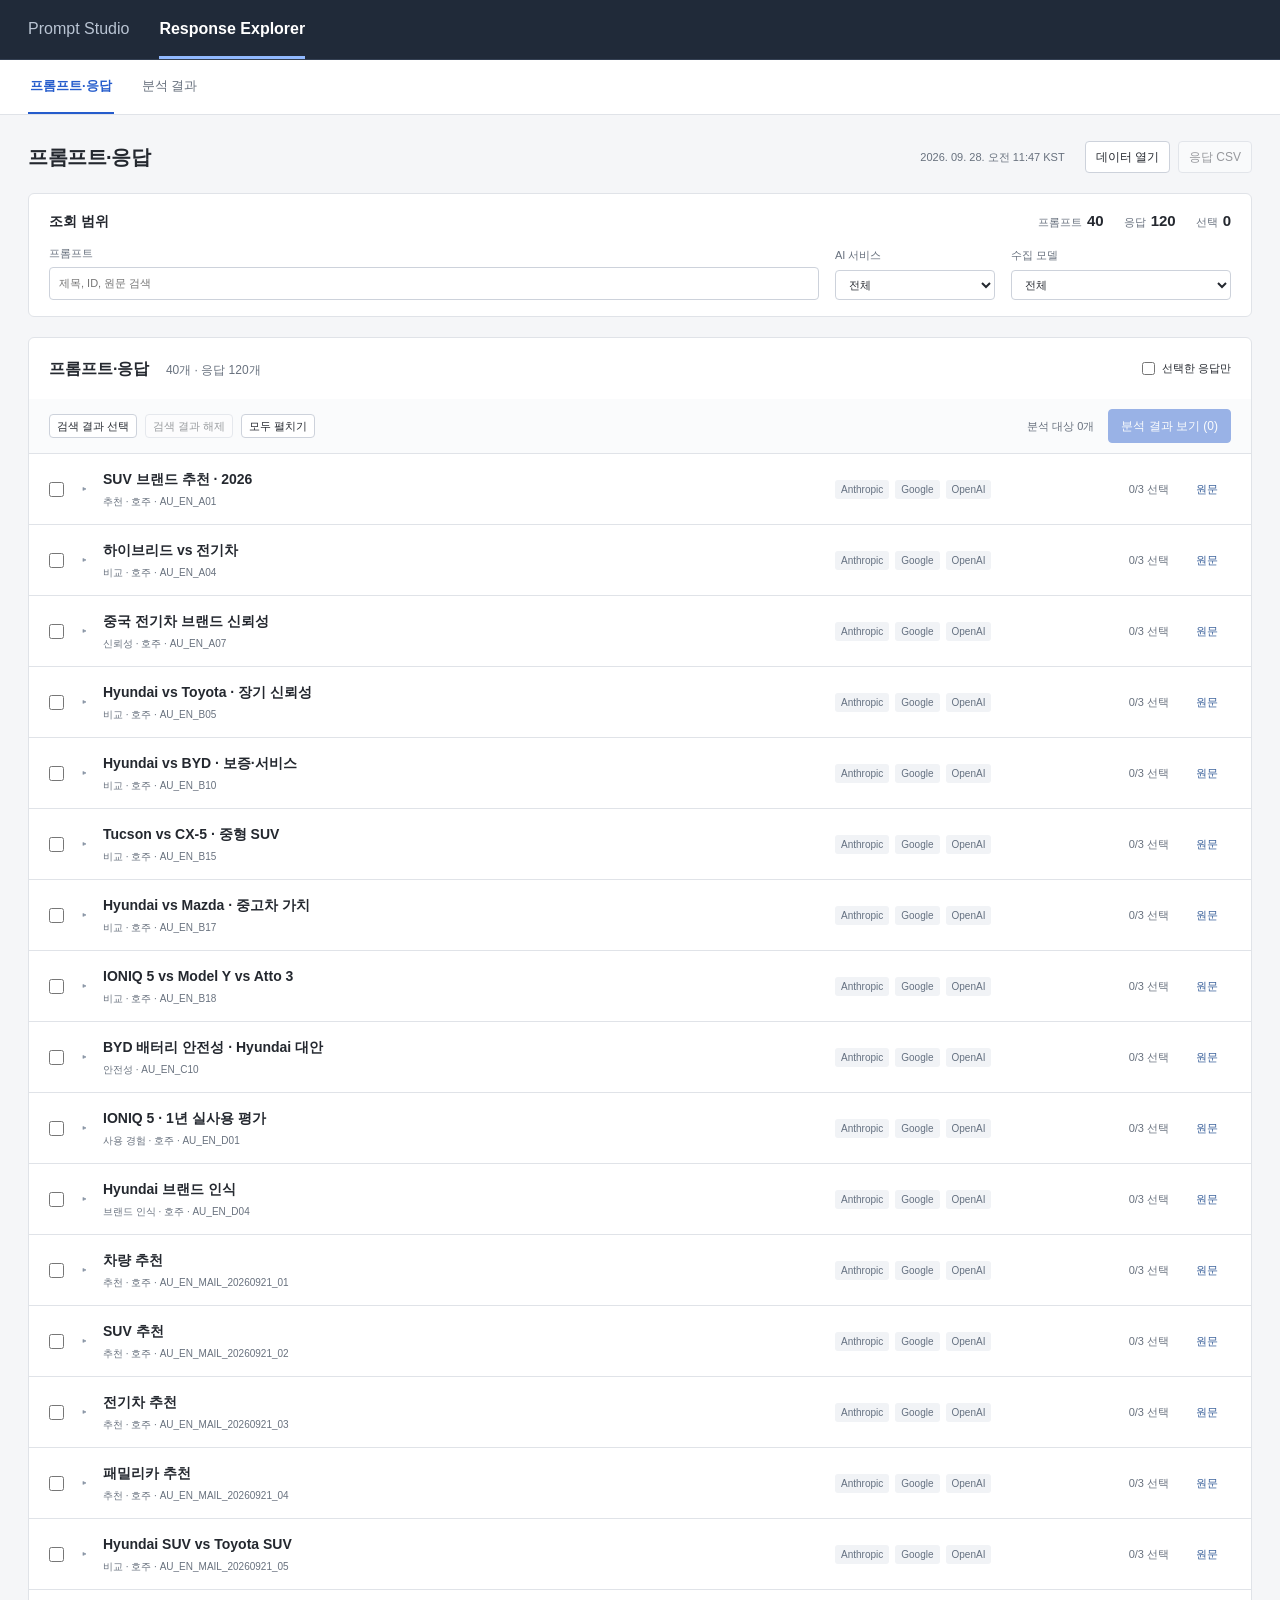
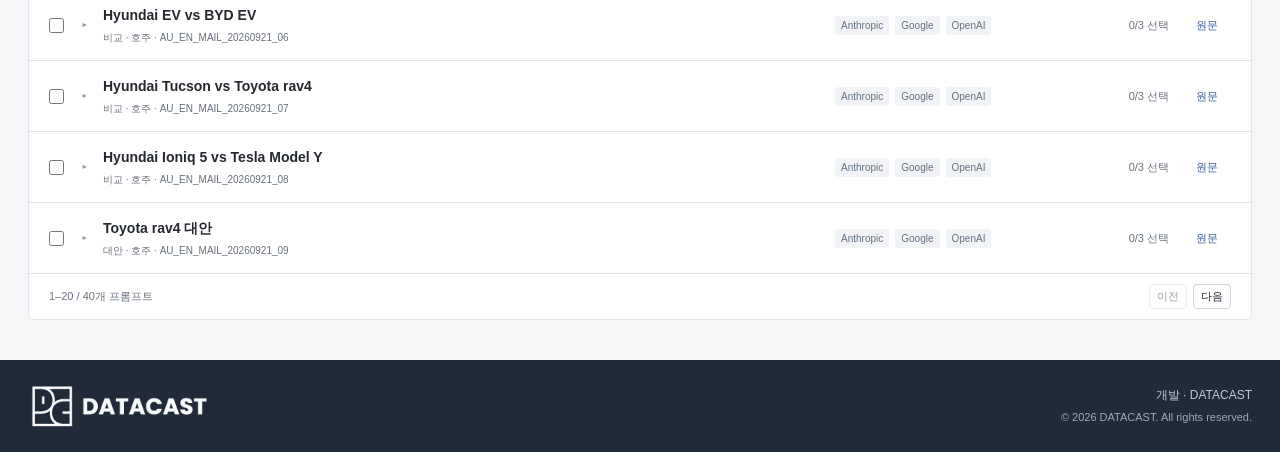
==== responses/index.html @ aeefd70d "Unify response browsing with titles and explicit analysis selection" ====
<!doctype html>
<html lang="ko"><head><meta charset="utf-8"><meta name="viewport" content="width=device-width,initial-scale=1"><title>Response Explorer · DATACAST</title><link rel="stylesheet" href="styles.css?v=54b8c444da41"><script type="module" src="app.mjs?v=cdc815f25e20"></script></head>
<body>
<a class="skip-link" href="#main-content">본문으로 이동</a><header class="suite-header"><nav class="service-nav" aria-label="서비스"><a href="https://baejin.github.io/geo-prompt-studio/">Prompt Studio</a><a href="https://baejin.github.io/geo-prompt-studio/responses/" aria-current="page">Response Explorer</a></nav></header>
<div class="service-toolbar"><nav class="explorer-nav" aria-label="Response Explorer 메뉴"><a href="#view=responses" data-view="responses" aria-current="page">프롬프트·응답</a><a href="#view=analysis" data-view="analysis">분석 결과</a></nav></div>

<main id="main-content" tabindex="-1">
  <section id="loading" role="status">데이터를 불러오는 중입니다.</section>
  <section id="empty" hidden><h1>응답 결과</h1><p id="load-message">BigQuery에서 내보낸 대시보드 데이터 파일을 여세요.</p><button id="open-data" class="primary">데이터 파일 열기</button></section>
  <section id="dashboard" hidden>
    <div class="page-heading"><h1 id="page-title">프롬프트·응답</h1><div class="page-tools"><span id="snapshot" class="muted"></span><div class="service-actions"><button id="import">데이터 열기</button><input id="data-file" type="file" accept=".json,application/json" hidden><button id="export" disabled>응답 CSV</button></div></div></div>
    <section class="scope-panel" aria-label="조회 범위">
      <div class="scope-heading"><h2>조회 범위</h2><div class="counts" id="counts"></div></div>
      <div class="filters"><label class="query-field">프롬프트<input id="prompt-search" type="search" placeholder="제목, ID, 원문 검색" aria-label="프롬프트 검색"></label><label>AI 서비스<select id="provider"><option value="all">전체</option></select></label><label>수집 모델<select id="collection-model"><option value="all">전체</option></select></label><label>분석 기준<select id="version"><option value="latest">고객사 DB 공식 결과</option></select></label></div>
    </section>
    <section id="browse-view" class="response-browser" aria-label="프롬프트·응답 목록">
      <div class="browse-toolbar"><div><h2>프롬프트·응답 <span id="browse-count" class="muted"></span></h2></div><label class="check"><input id="selected-only" type="checkbox">선택한 응답만</label></div>
      <div class="selection-toolbar"><button id="select-visible" class="small">검색 결과 선택</button><button id="deselect-visible" class="small">검색 결과 해제</button><button id="expand-groups" class="small">모두 펼치기</button><span id="selected-summary" class="muted" role="status"></span><button id="show-analysis" class="primary" disabled>분석 결과 보기</button></div>
      <div id="selection-list" class="browse-list"></div>
      <div class="browse-pagination"><span id="browse-page" class="muted"></span><div><button id="browse-previous" class="small">이전</button><button id="browse-next" class="small">다음</button></div></div>
    </section>
    <section id="analysis-selection" class="analysis-selection" hidden><span id="analysis-selection-count"></span><button id="change-selection">선택 변경</button></section>
    <section id="analysis-empty" class="analysis-empty" hidden><h2>분석할 응답을 선택하세요.</h2><button id="choose-responses" class="primary">프롬프트·응답 목록</button></section>
    <section id="overview-view" class="overview" aria-labelledby="overview-title">
      <div class="overview-heading"><h2 id="overview-title" tabindex="-1">집계 결과</h2><div class="target-controls"><label>브랜드<select id="target-brand"></select></label><label>모델<select id="target-model"><option value="all">브랜드 전체</option></select></label></div></div>
      <p id="population-note" class="population-note muted" role="status"></p>

      <div class="overview-grid"><div><div id="funnel" class="funnel" aria-label="전체 응답 대비 비율"></div></div><div class="provider-summary"><h3>AI 서비스별 비교</h3><div class="table-scroll"><table class="summary-table"><thead><tr><th>서비스</th><th>응답</th><th>노출</th><th>긍정</th><th>추천</th><th>최우선</th></tr></thead><tbody id="provider-summary"></tbody></table></div></div></div>

    </section>
    <section id="details-view" aria-labelledby="detail-title">
    <div class="detail-heading" id="response-details" tabindex="-1"><h2 id="detail-title">모델별 분석</h2><span id="drill-note" class="muted"></span><button id="clear-drill" class="small" hidden>전체 응답 보기</button></div>
    <div class="workspace">
      <aside class="prompt-panel" aria-label="프롬프트 목록"><div class="list-toolbar"><h3>프롬프트</h3><span id="prompt-count" class="muted"></span></div><div id="prompt-list" class="prompt-list"></div></aside>
      <section id="detail" class="detail" aria-label="프롬프트 상세">
        <div class="prompt-heading"><div><code id="prompt-id"></code><h2 id="prompt-text"></h2></div><button id="open-current-source" class="small">원문 보기</button></div>
        <div id="response-tabs" class="response-tabs" aria-label="응답 모델"></div>
        <div id="response-meta" class="response-meta"></div>
        <div class="detail-grid">
          <section class="panel analysis-panel" aria-label="분석 결과"><div class="panel-heading"><h3>분석 결과</h3><button id="analysis-export" class="small" disabled>JSON</button></div>
            <div class="analysis-picker"><label for="analysis-picker">저장 이력</label><select id="analysis-picker"></select></div><div id="analysis-meta" class="analysis-meta"></div>
            <div id="no-analysis" class="blank" hidden>선택한 기준의 저장 결과가 없습니다.</div>
            <div id="analysis-content"><div class="entity-tools"><input id="entity-search" type="search" aria-label="브랜드·모델 검색" placeholder="브랜드·모델 검색"><label class="check"><input id="recommended" type="checkbox">추천만</label><label id="top-only-wrap" class="check" hidden><input id="top-only" type="checkbox">최우선만</label></div><div class="entity-order"><label for="entity-sort">모델 정렬</label><select id="entity-sort"><option value="default" selected>기본: 최우선 → 추천 → 브랜드명</option><option value="top">최우선 추천순</option><option value="recommended">추천순</option><option value="brand">브랜드명순</option><option value="model-asc">모델명 오름차순</option><option value="model-desc">모델명 내림차순</option><option value="original">원래 순서</option></select></div><div id="entity-summary" class="muted entity-summary"></div><div class="entity-scroll"><table class="entity-table"><thead><tr><th>브랜드 · 모델</th><th>추천</th><th id="priority-heading">최우선 여부</th><th title="긍정 ÷ (긍정 + 부정) × 100% · 중립 제외">긍부정 점수</th><th>KBF</th></tr></thead><tbody id="entities"></tbody></table></div>
              <section id="entity-detail" class="entity-detail" aria-label="개체 분석 상세"><h4 id="entity-title"></h4><div id="recommendation"></div><div id="sentiment-score" class="muted" title="긍정 ÷ (긍정 + 부정) × 100% · 모델의 전체 KBF 평가 기준"></div><div id="entity-identity"></div><div class="assessment-filters"><select id="category" aria-label="KBF 분류"><option value="all">모든 KBF</option></select><select id="sentiment" aria-label="감성"><option value="all">모든 감성</option><option value="POSITIVE">긍정</option><option value="NEUTRAL">중립</option><option value="NEGATIVE">부정</option></select></div><div id="assessments"></div></section>
            </div>
          </section>
        </div>
      </section><div id="no-prompt" class="blank" hidden>검색 결과가 없습니다.</div>
    </div>
    </section>
  </section>
</main>
<dialog id="source-dialog" class="source-drawer" aria-labelledby="source-title"><div class="drawer-heading"><div><span id="source-kind" class="muted"></span><h2 id="source-title"></h2></div><button id="close-source" aria-label="원문 닫기">×</button></div><div class="drawer-content"><section class="raw-prompt"><h3>프롬프트 원문</h3><p id="raw-prompt-text"></p><code id="raw-prompt-id"></code></section><section id="raw-response" aria-label="응답 원문"><div class="panel-heading"><h3>응답 원문</h3><button id="clear-evidence" class="small" hidden>강조 해제</button></div><div id="raw-response-meta" class="muted"></div><div id="source-text" class="source-text" tabindex="0"></div><details id="reasoning-wrap" class="reasoning" hidden><summary>추론 요약</summary><div id="reasoning-text"></div></details><details class="raw-identity"><summary>응답 ID</summary><code id="raw-response-id"></code></details></section></div></dialog>
<footer class="site-footer"><div class="footer-inner"><img src="datacast-logo.png" width="186" height="48" alt="DATACAST"><div class="footer-info"><span>개발 · DATACAST</span><small>© 2026 DATACAST. All rights reserved.</small></div></div></footer><div id="toast" class="toast" role="status" hidden></div>
</body></html>
---- responses/styles.css ----
:root{--ink:#24282f;--muted:#68717e;--line:#e0e3e8;--surface:#f6f7f9;--accent:#255ccc;font-family:"Segoe UI","Malgun Gothic",sans-serif;color:var(--ink);font-size:13px;color-scheme:light}*{box-sizing:border-box}body{margin:0;background:white;line-height:1.5}[hidden]{display:none!important}button,input,select{font:inherit}button,a{touch-action:manipulation}button{cursor:pointer;border:1px solid #cdd2db;border-radius:4px;padding:6px 10px;background:#fff;color:var(--ink)}button:hover:not(:disabled){background:#f0f3f8}button:disabled{opacity:.45;cursor:default}a{color:var(--accent);text-decoration:none}a:hover{text-decoration:underline}button:focus-visible,a:focus-visible,input:focus-visible,select:focus-visible,summary:focus-visible,[tabindex]:focus-visible{outline:2px solid var(--accent);outline-offset:2px}input:not([type=checkbox]),select{border:1px solid #cdd2db;border-radius:4px;padding:7px 9px;background:#fff;color:var(--ink);min-width:0}input[type=checkbox]{accent-color:var(--accent)}h1,h2,h3,h4,p{margin:0}h1{font-size:18px}h2{font-size:15px;font-weight:600;line-height:1.6}h3{font-size:13px;font-weight:600}h4{font-size:13px}.muted{color:var(--muted);font-size:11px}.primary{background:var(--accent);color:white;border-color:var(--accent)}.small{font-size:11px;padding:3px 7px}.topbar{height:56px;border-bottom:1px solid var(--line);display:flex;align-items:center;justify-content:space-between;gap:14px;padding:0 24px}.brand{font-size:15px;font-weight:650;color:var(--ink);display:flex;gap:14px;align-items:center}.brand span{font-size:10px;letter-spacing:.8px;font-weight:400;color:var(--muted)}.top-actions{display:flex;align-items:center;gap:9px;font-size:12px}.top-actions a{margin-right:8px;color:var(--muted)}main{padding:20px 24px;max-width:1920px;margin:auto}.page-heading{display:flex;align-items:center;justify-content:space-between;gap:16px;margin-bottom:15px}.filters{display:flex;align-items:center;gap:20px;padding-bottom:13px;border-bottom:1px solid var(--line)}.counts{display:flex;align-items:center;gap:20px;margin-right:auto;white-space:nowrap}.counts span{color:var(--muted);font-size:12px}.counts strong{font-size:17px;font-weight:600;color:var(--ink);margin-left:5px;font-variant-numeric:tabular-nums}.filters label{display:flex;align-items:center;gap:8px;font-size:12px;color:var(--muted)}#version{max-width:340px;width:280px}#provider{width:120px}.scope-note{font-size:11px;color:var(--muted);padding:8px 0 13px}.workspace{display:grid;grid-template-columns:260px minmax(0,1fr);gap:20px}.prompt-panel{border:1px solid var(--line);border-radius:4px;align-self:start;overflow:hidden}.list-toolbar{padding:12px;border-bottom:1px solid var(--line);background:var(--surface)}.list-toolbar input{width:100%;font-size:12px}.list-toolbar>span{display:block;margin-top:7px}.prompt-list{max-height:calc(100dvh - 320px);overflow:auto;min-height:200px;scrollbar-width:thin}.prompt-item{width:100%;display:block;border:0;border-bottom:1px solid #edf0f3;border-radius:0;text-align:left;padding:12px;border-left:3px solid transparent}.prompt-item.active{border-left-color:var(--accent);background:#edf3ff}.prompt-item code{font-size:10px;color:#536781;overflow-wrap:anywhere}.prompt-item span{display:-webkit-box;-webkit-line-clamp:2;-webkit-box-orient:vertical;overflow:hidden;font-size:12px;line-height:1.55;margin:5px 0}.prompt-item small{color:var(--muted);font-size:10px}.detail{min-width:0}.prompt-heading{margin-bottom:13px}.prompt-heading code{display:block;font-size:11px;color:var(--accent);margin-bottom:6px;overflow-wrap:anywhere}.response-tabs{display:flex;border-bottom:1px solid var(--line);gap:8px;overflow-x:auto}.response-tabs button{border:0;border-bottom:2px solid transparent;border-radius:0;padding:8px 12px;white-space:nowrap;text-align:left}.response-tabs button.active{border-bottom-color:var(--accent);background:#f2f6ff}.response-tabs strong{display:block;font-size:12px;font-weight:600}.response-tabs small{display:block;font-size:10px;color:var(--muted);margin-top:2px}.response-meta{font-size:10px;color:var(--muted);padding:9px 0;overflow-wrap:anywhere}.response-meta details{margin-top:3px}.response-meta summary{cursor:pointer}.detail-grid{display:grid;grid-template-columns:minmax(0,.95fr) minmax(0,1.05fr);gap:16px;align-items:start}.panel{border:1px solid var(--line);border-radius:4px;overflow:hidden;min-width:0}.panel-heading{display:flex;align-items:center;justify-content:space-between;padding:11px 14px;border-bottom:1px solid var(--line);min-height:45px;background:#fafbfc}.source-text{white-space:pre-wrap;overflow-wrap:anywhere;font-size:12px;line-height:1.85;padding:16px;max-height:calc(100dvh - 415px);min-height:270px;overflow:auto;scrollbar-width:thin}.source-text mark{background:#fff0a5;color:#312a13;scroll-margin-top:20px}.reasoning{border-top:1px solid var(--line);padding:10px 14px;font-size:11px;color:var(--muted)}.reasoning summary{cursor:pointer}.reasoning div{white-space:pre-wrap;max-height:220px;overflow:auto;margin-top:10px;line-height:1.7}.analysis-picker{padding:11px 12px 5px}.analysis-picker label{font-size:11px;color:var(--muted);display:block;margin-bottom:5px}.analysis-picker select{width:100%;font-size:11px}.analysis-meta{font-size:10px;color:var(--muted);padding:4px 12px 10px;overflow-wrap:anywhere;line-height:1.7}.analysis-meta details{margin-top:3px}.analysis-meta summary{cursor:pointer}.tag{display:inline-block;font-size:10px;border:1px solid #dce1e8;border-radius:3px;padding:0 5px;color:#637084}.tag.draft{background:#fff7e6;border-color:#e8d7b0;color:#94680d}.entity-tools{display:flex;align-items:center;gap:8px;padding:10px 12px 0;border-top:1px solid var(--line)}.entity-tools input[type=search]{width:100%;flex:1;font-size:11px}.check{display:flex;align-items:center;gap:4px;white-space:nowrap;font-size:11px}.entity-summary{padding:6px 12px}.entity-scroll{max-height:220px;overflow:auto;scrollbar-width:thin}.entity-table{width:100%;border-collapse:collapse;table-layout:fixed;font-size:11px}.entity-table th{position:sticky;top:0;background:var(--surface);font-weight:500;color:var(--muted);text-align:left;padding:7px 10px;border-block:1px solid var(--line)}.entity-table th:first-child{width:59%}.entity-table th:not(:first-child){text-align:right}.entity-table td{padding:7px 10px;border-bottom:1px solid #eceef1;vertical-align:top;text-align:right}.entity-table td:first-child{text-align:left}.entity-table tr.active{background:#edf3ff}.entity-name{border:0;padding:0;background:transparent;font-size:12px;text-align:left;white-space:normal;color:#2a4975}.entity-name span{display:block;font-size:10px;color:var(--muted)}.entity-name strong{font-weight:600;overflow-wrap:anywhere}.entity-detail{border-top:1px solid var(--line);padding:12px}#recommendation{font-size:11px;color:var(--muted);margin:5px 0 12px}#recommendation button{margin-top:5px}.assessment-filters{display:flex;gap:7px;margin:10px 0}.assessment-filters select{font-size:11px;min-width:0}#category{flex:1;width:65%}#sentiment{width:95px}#assessments{max-height:320px;overflow:auto;scrollbar-width:thin}.assessment{padding:10px 0;border-top:1px solid #eceef1}.assessment-head{display:flex;align-items:center;gap:8px;font-size:11px;margin-bottom:6px}.assessment p{font-size:12px;line-height:1.75;overflow-wrap:anywhere}.sentiment{font-size:10px;border-radius:3px;padding:1px 5px;background:#f0f2f5;color:#657080}.sentiment.positive{color:#276745;background:#edf7ef}.sentiment.negative{color:#a2473a;background:#fcf0ed}.assessment details{font-size:11px;color:var(--muted);margin-top:7px}.assessment summary{cursor:pointer}.assessment blockquote{margin:7px 0;white-space:pre-wrap;border-left:2px solid #d8dee7;padding-left:9px;overflow-wrap:anywhere}.blank{padding:26px 14px;text-align:center;font-size:12px;color:var(--muted)}#empty{max-width:600px;margin:70px auto}#empty p{margin:15px 0;color:var(--muted)}#loading{padding:60px;text-align:center;color:var(--muted)}.toast{position:fixed;bottom:20px;left:50%;transform:translateX(-50%);background:#2d3541;color:#fff;padding:10px 16px;border-radius:4px;max-width:90vw;font-size:12px;z-index:5}
@media(min-width:1600px){.workspace{grid-template-columns:300px minmax(0,1fr)}.source-text{font-size:13px}}@media(max-width:1100px){.filters{flex-wrap:wrap;gap:10px 20px}.counts{width:100%;margin-bottom:3px}.workspace{grid-template-columns:220px minmax(0,1fr);gap:14px}.detail-grid{grid-template-columns:minmax(0,1fr)}.source-text{max-height:360px}.prompt-list{max-height:calc(100dvh - 365px)}.analysis-panel{margin-bottom:20px}}@media(max-width:650px){.topbar{padding:12px 16px;height:auto;flex-wrap:wrap;gap:10px}.brand span{display:none}.top-actions{gap:6px;font-size:11px}.top-actions button{font-size:11px}main{padding:16px}.page-heading{align-items:flex-start;flex-direction:column;gap:5px}.counts{gap:14px}.filters{display:block}.filters label{margin-top:9px;justify-content:space-between}#version{max-width:none;width:75%}.workspace{grid-template-columns:minmax(0,1fr)}.prompt-list{min-height:0;max-height:190px}.prompt-item{padding:9px 12px}.prompt-item span{-webkit-line-clamp:1}.prompt-heading{margin-top:7px}.source-text{max-height:350px}.response-tabs button{padding:8px}.scope-note{line-height:1.7}.entity-table th:first-child{width:55%}}

@media(min-width:1101px){.source-panel,.prompt-panel{position:sticky;top:16px}}

#entity-identity{font-size:11px;color:var(--muted);overflow-wrap:anywhere}#entity-identity details{margin:7px 0}#entity-identity summary{cursor:pointer}.entity-tools{flex-wrap:wrap}.entity-tools input[type=search]{min-width:120px}.entity-table th:first-child{width:52%}

.entity-order{display:flex;align-items:center;justify-content:flex-end;gap:7px;padding:8px 12px 0;font-size:11px;color:var(--muted)}.entity-order select{font-size:11px;padding:4px 7px;max-width:70%}
.overview{border:1px solid var(--line);border-radius:4px;margin:0 0 24px;padding:16px 18px}.overview-heading{display:flex;align-items:center;justify-content:space-between;gap:12px}.target-controls{display:flex;gap:16px}.target-controls label{display:flex;gap:8px;align-items:center;font-size:12px;color:var(--muted)}.target-controls select{max-width:240px}.population-controls{display:flex;align-items:center;gap:16px;margin:14px 0}.population-controls input{width:280px}.overview-grid{display:grid;grid-template-columns:minmax(0,1.1fr) minmax(0,1fr);gap:32px}.funnel{display:grid;gap:5px;margin-bottom:8px}.funnel-row{display:grid;grid-template-columns:88px minmax(50px,1fr) 62px 90px;align-items:center;gap:12px;text-align:left;border:1px solid transparent;padding:8px;background:var(--surface)}.funnel-row.selected{border-color:var(--accent);background:#edf3ff}.funnel-row strong{text-align:right;font-size:17px;font-variant-numeric:tabular-nums;font-weight:600}.funnel-row small{color:var(--muted);text-align:right;font-variant-numeric:tabular-nums}.funnel-row meter{width:100%;height:22px;border:0;background:#e7ebf1;border-radius:2px;appearance:none}.funnel-row meter::-webkit-meter-bar{background:#e7ebf1;border:0;border-radius:2px}.funnel-row meter::-webkit-meter-optimum-value{background:#3869be;border-radius:2px}.funnel-row meter::-moz-meter-bar{background:#3869be}.provider-summary h3{margin:5px 0 12px}.table-scroll{overflow:auto}.summary-table{width:100%;border-collapse:collapse;white-space:nowrap;font-size:12px;font-variant-numeric:tabular-nums}.summary-table th,.summary-table td{text-align:right;padding:10px 8px;border-bottom:1px solid var(--line)}.summary-table th:first-child{text-align:left}.summary-table thead th{font-size:11px;color:var(--muted);font-weight:400;background:var(--surface)}.summary-table tbody th{font-weight:500}.metric-definitions{margin-top:14px;border-top:1px solid var(--line);padding-top:10px;color:var(--muted);font-size:11px}.metric-definitions summary{cursor:pointer}.metric-definitions p{margin-top:8px;max-width:960px;line-height:1.8}.detail-heading{display:flex;gap:12px;align-items:center;margin-bottom:12px;scroll-margin-top:16px}.detail-heading h2{margin-right:auto}@media(max-width:1100px){.overview-grid{grid-template-columns:1fr;gap:18px}.population-controls{flex-wrap:wrap}}@media(max-width:650px){.overview{padding:12px}.overview-heading{display:block}.target-controls{margin-top:12px;flex-wrap:wrap;gap:8px}.target-controls label{width:100%;justify-content:space-between}.target-controls select{width:70%;max-width:none}.population-controls input{width:100%}.funnel-row{grid-template-columns:73px minmax(30px,1fr) 52px;gap:8px}.funnel-row small{grid-column:2/4}.funnel-row strong{font-size:15px}.summary-table th,.summary-table td{padding:9px 5px;font-size:11px}}

.production-note{font-size:12px;padding:0 0 14px;color:var(--muted)}.production-note strong{font-weight:600;color:var(--ink)}.tag.production{background:#edf7ef;border-color:#c8dfcf;color:#286345}.cohort-picker{border:1px solid var(--line);border-radius:4px;margin:0 0 16px}.cohort-picker>summary{cursor:pointer;padding:10px 12px;font-size:12px;background:var(--surface)}.cohort-picker>summary span{margin-left:12px}.selection-toolbar{display:flex;align-items:center;gap:8px;padding:10px 12px;border-top:1px solid var(--line);flex-wrap:wrap}.selection-toolbar>span{margin-right:auto}.selection-list{max-height:360px;overflow:auto;border-top:1px solid var(--line)}.selection-group{display:grid;grid-template-columns:32px minmax(0,1fr);padding:9px 12px;border-bottom:1px solid #eceef1}.prompt-check{padding-top:2px}.selection-group summary{cursor:pointer;font-size:12px}.selection-group summary code{color:var(--accent);font-size:10px}.selection-group summary>span{margin:0 10px}.selection-group summary small{color:var(--muted);white-space:nowrap}.response-choices{display:grid;gap:8px;padding:12px 0 3px}.response-choice{display:flex;gap:8px;align-items:start;cursor:pointer;font-size:11px}.response-choice small{display:block;color:var(--muted)}.response-choice strong{font-weight:600}@media(max-width:650px){.selection-group summary>span{display:block;margin:4px 0}.cohort-picker>summary span{display:block;margin:5px 0 0}.production-note{line-height:1.8}.selection-toolbar>span{width:100%}}

.entity-table{min-width:420px}.entity-table th:first-child{width:36%}.entity-table th:nth-child(4){width:22%}.score-cell{font-variant-numeric:tabular-nums;white-space:nowrap}#sentiment-score{font-size:11px;line-height:1.7;margin:5px 0 10px}

/* Shared service hierarchy: service navigation, local tasks, working content. */
body{background:#f5f6f8}
.suite-header{height:60px;padding:0 28px;display:flex;align-items:center;justify-content:space-between;gap:24px;background:#202a39;color:#fff;position:sticky;top:0;z-index:30;border-bottom:1px solid #344053}
.service-nav{display:flex;align-items:stretch;align-self:stretch;gap:30px;min-width:0}
.service-nav a{display:flex;align-items:center;border-bottom:3px solid transparent;padding:2px 0 0;color:#b9c4d3;font-size:16px;font-weight:500;text-decoration:none;white-space:nowrap}
.service-nav a:hover{color:#fff;text-decoration:none}.service-nav a[aria-current=page]{color:#fff;border-bottom-color:#91b9ff;font-weight:650}
.suite-brand{font-size:10px;letter-spacing:1.6px;color:#b9c4d3;font-weight:600}
.service-toolbar{min-height:54px;display:flex;align-items:center;justify-content:space-between;gap:20px;padding:0 28px;background:#fff;border-bottom:1px solid var(--line)}
.service-actions{display:flex;align-items:center;gap:8px;flex-wrap:wrap}.service-actions button{font-size:12px}.service-actions .save-state{margin-right:8px}
main{max-width:1800px;padding:26px 28px 40px;margin:auto}main:focus{outline:none}h1{font-size:20px;font-weight:650;letter-spacing:-.5px}
.skip-link{position:fixed;top:-80px;left:16px;padding:10px 14px;background:white;color:#202a39;z-index:50}.skip-link:focus{top:8px}
@media(max-width:760px){.suite-header{padding:0 16px;gap:12px;height:56px}.service-nav{gap:22px}.service-nav a{font-size:14px}.suite-brand{display:none}.service-toolbar{padding:0 16px;flex-wrap:wrap;gap:0}.service-actions{padding:9px 0;width:100%;border-top:1px solid var(--line)}main{padding:20px 16px 32px}}

.section-nav{display:flex;gap:24px;min-height:54px;align-items:center}.section-nav button{border:0;background:transparent;padding:16px 0;color:var(--muted);font-size:13px}.section-nav button:hover{color:var(--accent);background:transparent;text-decoration:underline}
.page-heading{margin-bottom:20px}.scope-panel{padding:18px 20px;background:#fff;border:1px solid var(--line);border-radius:6px;margin-bottom:22px}.scope-heading{display:flex;align-items:center;justify-content:space-between;gap:20px;margin-bottom:16px}.scope-heading h2{font-size:14px}.counts{margin:0;gap:20px}.counts strong{font-size:15px}.counts span{font-size:11px}
.filters{align-items:end;border:0;padding:0;margin-bottom:14px;gap:16px}.filters label{display:flex;flex-direction:column;align-items:stretch;gap:6px;font-size:11px}.filters .query-field{flex:1}.query-field input{width:100%}#provider{width:160px}#version{width:280px;max-width:100%}
.cohort-picker{margin:0 0 12px}.data-provenance{font-size:11px;color:var(--muted)}.data-provenance>summary{cursor:pointer;width:fit-content}.scope-note{padding:8px 0 4px}.production-note{font-size:11px;padding:0;line-height:1.7}
.overview{background:#fff;border-radius:6px;padding:20px;margin-bottom:28px}.overview-heading h2,.detail-heading h2{font-size:17px;font-weight:650}.overview-heading{margin-bottom:16px}.population-note{margin-bottom:14px;line-height:1.7}.overview-grid{gap:32px}.metric-definitions{margin-top:18px}
#overview-title,#response-details{scroll-margin-top:84px}.detail-heading{margin-bottom:16px}.detail-heading:focus,#overview-title:focus{outline:none}.workspace{grid-template-columns:230px minmax(0,1fr);gap:22px}.prompt-panel,.detail,.panel{background:#fff;border-radius:6px}.prompt-panel{top:80px}.prompt-list{max-height:calc(100dvh - 150px)}.list-toolbar{display:flex;align-items:center;justify-content:space-between;gap:8px}.list-toolbar>span{margin:0;font-size:10px}.detail{border:1px solid var(--line);padding:20px}.detail-grid{grid-template-columns:minmax(0,.8fr) minmax(0,1.2fr);gap:18px}.prompt-heading h2{font-size:16px;line-height:1.7}.response-tabs{gap:16px}.response-tabs button{padding:10px 14px}.response-meta{padding:12px 0 16px}.source-panel{top:80px}.source-text{max-height:calc(100dvh - 190px);min-height:340px}.entity-scroll{max-height:300px}.analysis-picker{padding-top:14px}.panel-heading{padding:13px 14px}.entity-detail{padding:16px}.entity-summary{padding:9px 12px}.analysis-meta{padding-bottom:14px}
@media(max-width:1200px){.workspace{grid-template-columns:210px minmax(0,1fr);gap:16px}.detail-grid{grid-template-columns:minmax(0,1fr)}.source-panel{position:static}.source-text{max-height:300px;min-height:180px}}
@media(max-width:760px){.scope-panel,.overview,.detail{padding:16px}.scope-heading{align-items:flex-start;flex-direction:column;gap:12px}.counts{width:auto;flex-wrap:wrap;gap:10px 16px}.filters{display:grid;grid-template-columns:1fr;gap:12px}.filters label{margin:0}.filters input,#provider,#version{width:100%;max-width:none}.workspace{grid-template-columns:minmax(0,1fr)}.prompt-panel{position:static}.prompt-list{min-height:0;max-height:210px}.overview-heading{display:block}.target-controls{margin-top:12px}.page-heading{align-items:flex-start;flex-direction:column;gap:6px}.detail-heading{flex-wrap:wrap}.detail-heading h2{width:100%}.entity-table{min-width:420px}.section-nav{gap:24px}.overview-grid{grid-template-columns:1fr}.target-controls{flex-wrap:wrap}.target-controls label{flex:1}.target-controls select{max-width:100%}}

.page-tools{display:flex;align-items:center;gap:20px}.page-tools .service-actions{width:auto;padding:0;border:0}.responses-only .detail-grid{grid-template-columns:minmax(0,1fr)}.responses-only .source-panel{position:static}.responses-only .source-text{max-height:calc(100dvh - 180px);min-height:380px}.responses-only .detail{max-width:1200px}.responses-only .workspace{align-items:start}
@media(max-width:760px){.page-tools{width:100%;justify-content:space-between;gap:10px;flex-wrap:wrap}.page-tools .service-actions{gap:6px}.responses-only .source-text{min-height:260px}.service-nav{gap:26px}}

.explorer-nav{display:flex;align-items:stretch;gap:26px;min-height:54px}.explorer-nav a{display:flex;align-items:center;padding:0 2px;border-bottom:2px solid transparent;font-size:13px;color:var(--muted);text-decoration:none}.explorer-nav a:hover{color:var(--accent)}.explorer-nav a[aria-current=page]{color:var(--accent);border-bottom-color:var(--accent);font-weight:600}.service-toolbar{position:sticky;top:60px;z-index:25}
.applied-prompts{background:#fff;border:1px solid var(--line);border-radius:6px;overflow:hidden}.applied-heading{display:flex;align-items:center;justify-content:space-between;gap:16px;padding:18px 20px}.applied-heading h2{font-size:17px}.applied-table{width:100%;border-collapse:collapse;text-align:left;font-size:12px}.applied-table th{padding:11px 16px;background:var(--surface);font-weight:500;color:var(--muted);border-block:1px solid var(--line);white-space:nowrap}.applied-table td{padding:16px;border-bottom:1px solid var(--line);vertical-align:top}.applied-table tr:last-child td{border-bottom:0}.applied-table code{font-size:10px;overflow-wrap:anywhere}.applied-table th:first-child{width:190px}.applied-table th:nth-child(3){width:170px}.applied-table th:nth-child(4){width:60px;text-align:right}.applied-table th:last-child{width:100px}.applied-text{line-height:1.8;overflow-wrap:anywhere}.applied-models span{display:block;font-size:11px;color:var(--muted);line-height:1.8}.applied-count{text-align:right;font-variant-numeric:tabular-nums}.visually-hidden{position:absolute;width:1px;height:1px;padding:0;margin:-1px;overflow:hidden;clip:rect(0,0,0,0);white-space:nowrap;border:0}
#response-details{scroll-margin-top:138px}
@media(min-width:1201px){.source-panel,.prompt-panel{top:134px}}
@media(max-width:760px){.service-toolbar{top:56px}.applied-table,.applied-table tbody{display:block}.applied-table thead{display:none}.applied-table tr{display:grid;grid-template-columns:minmax(0,1fr) auto;gap:10px 14px;padding:16px;border-top:1px solid var(--line)}.applied-table td{border:0;padding:0}.applied-table td:first-child{grid-column:1;grid-row:1}.applied-table .applied-text{grid-column:1/-1;grid-row:2}.applied-table .applied-models{grid-column:1;grid-row:3}.applied-table .applied-count{grid-column:2;grid-row:3;align-self:end}.applied-count:before{content:'응답 '}.applied-table td:last-child{grid-column:2;grid-row:1}.applied-table td[colspan]{grid-column:1/-1}.applied-heading{padding:16px}}

body{min-height:100dvh;display:flex;flex-direction:column}.suite-header,.service-toolbar{flex-shrink:0}main{width:100%;flex:1}
.site-footer{background:#202a39;color:#c1c9d5;margin-top:auto;padding:22px 28px}.footer-inner{max-width:1744px;margin:auto;display:flex;align-items:center;justify-content:space-between;gap:24px}.footer-inner img{display:block;width:186px;height:48px;object-fit:contain}.footer-info{display:flex;flex-direction:column;gap:5px;font-size:12px;text-align:right}.footer-info small{font-size:11px;color:#9caabd}
@media(max-width:650px){.site-footer{padding:20px 16px}.footer-inner{align-items:flex-start;flex-direction:column;gap:14px}.footer-inner img{width:155px;height:40px}.footer-info{text-align:left}}

/* Title-led catalogue, explicit analysis selection, and an on-demand source drawer. */
.scope-panel{padding:16px 20px;margin-bottom:20px}.scope-heading{margin-bottom:12px}.filters{margin-bottom:0}.filters .query-field{min-width:180px}#collection-model{width:220px;max-width:100%}
.response-browser{border:1px solid var(--line);border-radius:6px;background:#fff;overflow:hidden;scroll-margin-top:134px}
.browse-toolbar{display:flex;align-items:center;justify-content:space-between;padding:18px 20px;gap:12px}.browse-toolbar h2{font-size:16px}.browse-toolbar h2 span{font-size:12px;font-weight:400;margin-left:12px}
.response-browser .selection-toolbar{padding:10px 20px;border-bottom:1px solid var(--line);border-top:0;background:#fafbfc}.response-browser .selection-toolbar>span{margin:0 0 0 auto}
.response-browser{overflow:clip}.response-browser .selection-toolbar{position:sticky;top:114px;z-index:20}.response-browser .selection-toolbar>.primary{font-size:12px;margin-left:6px;padding:7px 12px}
.browse-group{border-bottom:1px solid var(--line)}.browse-group:last-child{border-bottom:0}
.browse-group-heading{display:grid;grid-template-columns:18px minmax(0,1fr) 230px 90px 48px;gap:14px;align-items:center;padding:15px 20px}
.browse-group-heading:hover{background:#fafbfd}.browse-group-heading input,.browse-response input{width:15px;height:15px;margin:0}
.question-toggle{display:flex;align-items:center;gap:12px;text-align:left;border:0;padding:0;background:transparent;min-width:0}.question-toggle:hover:not(:disabled){background:transparent;color:var(--accent)}
.question-toggle>span:last-child{min-width:0}.question-toggle strong{display:block;font-size:14px;font-weight:600;overflow-wrap:anywhere}.question-toggle small{display:block;font-size:10px;color:var(--muted);margin-top:4px;overflow-wrap:anywhere}.disclosure{color:#8995a5;font-size:13px;width:10px;flex-shrink:0}
.group-models{display:flex;gap:6px;flex-wrap:wrap}.group-models>span{font-size:10px;color:#657181;background:#f1f3f6;padding:2px 6px;border-radius:3px}
.group-count{font-size:11px;color:var(--muted);text-align:right;font-variant-numeric:tabular-nums}.raw-button{font-size:11px;border:0;color:#345c98;padding:5px;background:transparent;white-space:nowrap}
.response-rows{border-top:1px solid #e9edf2;background:#f8fafd;padding:0 20px 0 52px}
.browse-response{display:grid;grid-template-columns:18px minmax(0,1fr) 160px 90px 65px;gap:14px;align-items:center;padding:12px 0;border-bottom:1px solid #e7ebf1}.browse-response:last-child{border-bottom:0}
.response-model{min-width:0}.response-model strong{font-size:12px;font-weight:500;display:block;overflow-wrap:anywhere}.response-model small{font-size:10px;color:var(--muted);display:block;margin-top:2px}.browse-response time{font-size:11px;color:var(--muted);font-variant-numeric:tabular-nums}
.response-status{font-size:10px;justify-self:start;padding:2px 6px;border-radius:3px}.response-status.complete{background:#edf5ef;color:#326347}.response-status.partial{background:#faf1e1;color:#8b6724}
.browse-pagination{display:flex;align-items:center;justify-content:space-between;padding:10px 20px;border-top:1px solid var(--line)}.browse-pagination>div{display:flex;gap:6px}
.selection-footer{display:flex;align-items:center;justify-content:space-between;gap:12px;border-top:1px solid var(--line);padding:15px 20px;background:#fafbfc}.selection-footer>span{font-size:12px;font-weight:500}.selection-footer .primary{padding:9px 15px}.primary:hover:not(:disabled){background:#1d4fae;color:white}
.analysis-selection{display:flex;justify-content:space-between;align-items:center;gap:12px;margin-bottom:16px;font-size:12px;color:var(--muted)}.analysis-empty{padding:64px 20px;text-align:center;background:white;border:1px solid var(--line);border-radius:6px}.analysis-empty h2{margin-bottom:18px;font-weight:500;color:var(--muted)}
.detail-grid{display:block}.prompt-heading{display:flex;justify-content:space-between;align-items:center;gap:16px}.prompt-heading>div{min-width:0}.prompt-heading h2{overflow-wrap:anywhere}.prompt-heading>button{flex-shrink:0}.prompt-item span{-webkit-line-clamp:2;font-size:13px;font-weight:500;margin:0 0 6px}.prompt-item small{display:block;overflow-wrap:anywhere}
.analysis-panel{border:0}.analysis-panel .panel-heading{padding:10px 0;background:white}.analysis-panel .analysis-meta{padding:10px 0}.analysis-panel .entity-scroll{max-height:340px}.analysis-panel #assessments{max-height:420px}
.source-drawer{position:fixed;inset:0 0 0 auto;margin:0;width:min(800px,100%);height:100dvh;max-width:100%;max-height:100dvh;border:0;border-left:1px solid var(--line);padding:0;color:var(--ink);background:#fff;box-shadow:-12px 0 50px #15203524;overflow:hidden}
.source-drawer::backdrop{background:#16213566}.source-drawer[open]{display:flex;flex-direction:column}.drawer-heading{display:flex;align-items:flex-start;justify-content:space-between;gap:20px;padding:22px 24px;border-bottom:1px solid var(--line)}.drawer-heading h2{font-size:18px;margin-top:4px;overflow-wrap:anywhere}.drawer-heading button{font-size:24px;line-height:1;border:0;padding:2px 6px;color:var(--muted)}.drawer-content{flex:1;overflow:auto;min-height:0}.raw-prompt{padding:20px 24px;background:#f7f9fc;border-bottom:1px solid var(--line)}.raw-prompt h3{font-size:11px;color:var(--muted);font-weight:500;margin-bottom:9px}.raw-prompt p{font-size:14px;line-height:1.8;white-space:pre-wrap;overflow-wrap:anywhere}.raw-prompt code{display:block;margin-top:10px;color:var(--muted);font-size:10px;overflow-wrap:anywhere}
body:has(.source-drawer[open]){overflow:hidden}
#raw-response .panel-heading{border:0;background:white;padding:20px 24px 6px}#raw-response-meta{padding:0 24px 8px}.source-drawer .source-text{padding:12px 24px 24px;max-height:none;min-height:0;overflow:visible;font-size:13px;line-height:1.9}.source-drawer .reasoning{margin:0 24px;padding:14px 0}.raw-identity{padding:16px 24px;font-size:10px;color:var(--muted)}.raw-identity code{display:block;margin-top:8px;overflow-wrap:anywhere}
@media(max-width:1000px){.browse-group-heading{grid-template-columns:18px minmax(0,1fr) 80px 48px}.group-models{display:none}.browse-response{grid-template-columns:18px minmax(0,1fr) 140px 70px 65px}.response-rows{padding-left:30px}.filters{flex-wrap:wrap}}
@media(max-width:760px){#collection-model{width:100%}.browse-toolbar{padding:14px 16px;align-items:flex-start}.browse-toolbar h2 span{display:block;margin:4px 0 0}.response-browser .selection-toolbar{padding:9px 12px;gap:6px}.response-browser .selection-toolbar>span{font-size:10px}.browse-group-heading{grid-template-columns:16px minmax(0,1fr) 48px;gap:10px;padding:14px 12px}.group-count{grid-column:2;grid-row:2;text-align:left;font-size:10px}.browse-group-heading>.raw-button{grid-column:3;grid-row:1}.question-toggle{gap:6px}.question-toggle strong{font-size:13px}.question-toggle small{font-size:9px}.response-rows{padding:0 12px 0 25px}.browse-response{grid-template-columns:16px minmax(0,1fr) 66px;gap:7px 10px}.browse-response input{grid-row:1/3}.browse-response .response-model{grid-column:2;grid-row:1}.browse-response time{grid-column:2;grid-row:2;font-size:10px}.browse-response .response-status{grid-column:3;grid-row:1;justify-self:end}.browse-response .raw-button{grid-column:3;grid-row:2;padding:0;text-align:right}.selection-footer{padding:12px;align-items:flex-start;flex-direction:column;gap:10px}.selection-footer .primary{width:100%}.browse-pagination{padding:10px 12px}.drawer-heading{padding:18px 16px}.drawer-heading h2{font-size:16px}.raw-prompt{padding:18px 16px}.source-drawer .source-text{padding:12px 16px 20px}#raw-response .panel-heading{padding:18px 16px 6px}#raw-response-meta{padding:0 16px 8px}.prompt-heading{align-items:flex-start}.prompt-heading h2{font-size:14px}.analysis-selection{flex-wrap:wrap}.source-drawer{border:0}.response-browser{scroll-margin-top:125px}}
@media(max-width:760px){.response-browser .selection-toolbar{top:110px}.response-browser .selection-toolbar>span{margin-left:0;flex:1}.response-browser .selection-toolbar>.primary{margin-left:auto}.response-browser .selection-toolbar>button.small{font-size:10px;padding:4px 6px}}
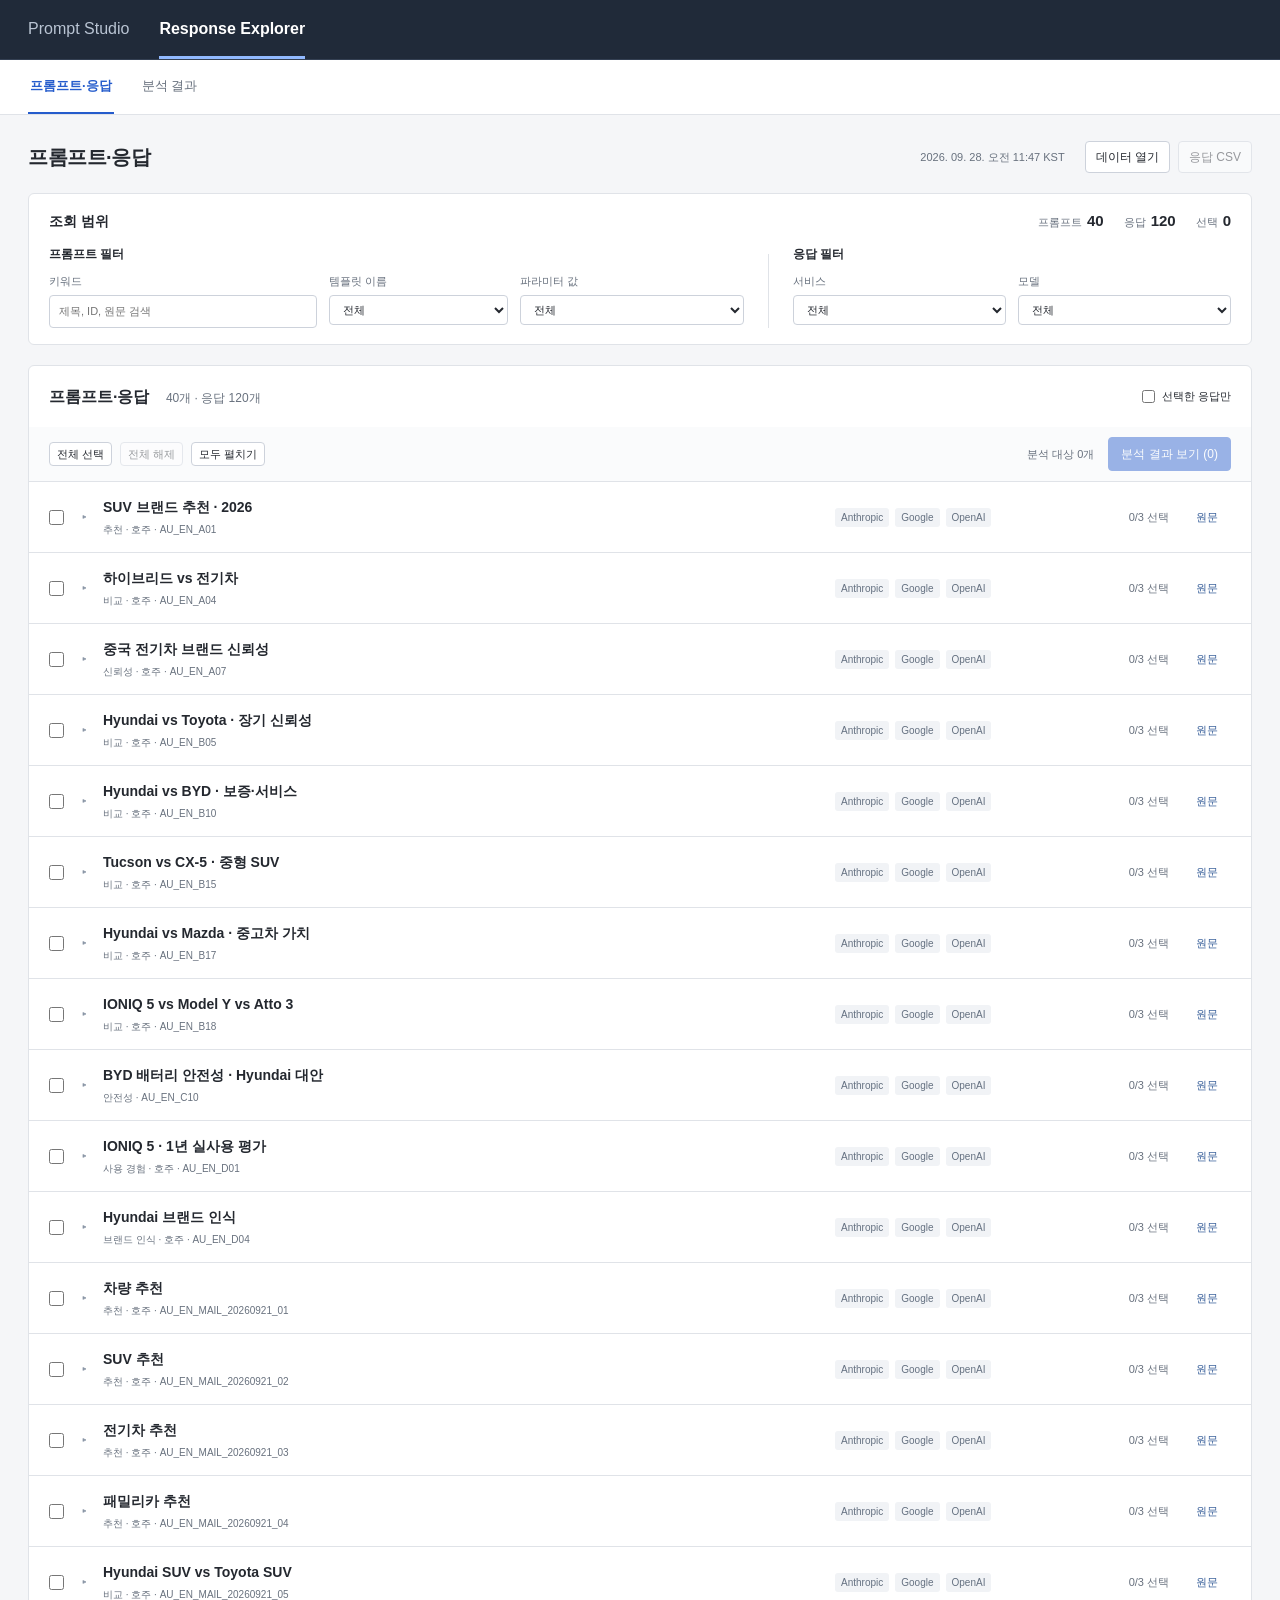
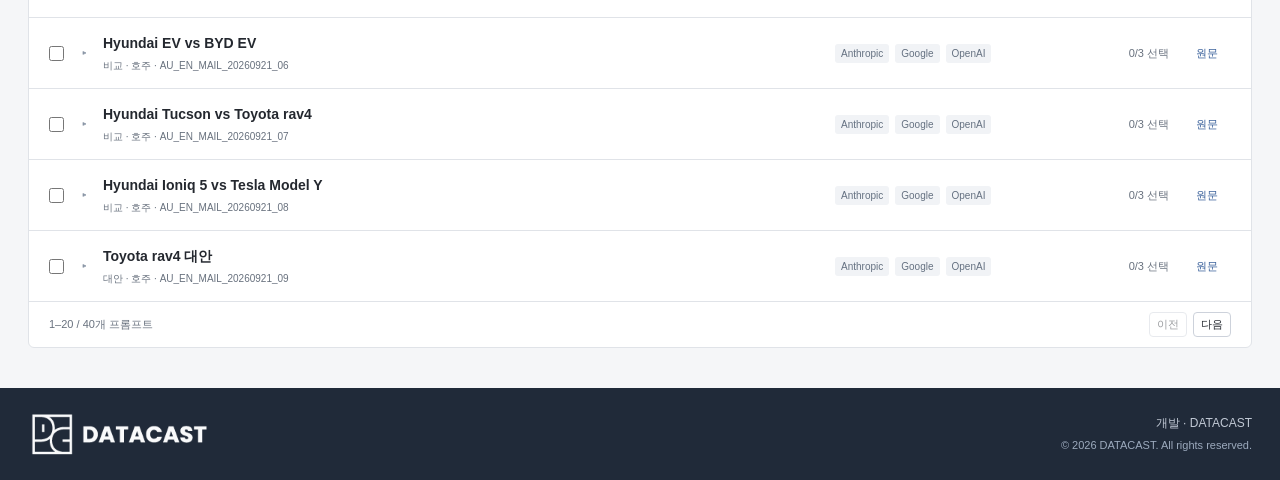
==== commit 6209a87f: "Separate prompt and response filters and simplify list metadata" ====
--- a/responses/index.html
+++ b/responses/index.html
@@ -1,5 +1,5 @@
 <!doctype html>
-<html lang="ko"><head><meta charset="utf-8"><meta name="viewport" content="width=device-width,initial-scale=1"><title>Response Explorer · DATACAST</title><link rel="stylesheet" href="styles.css?v=54b8c444da41"><script type="module" src="app.mjs?v=cdc815f25e20"></script></head>
+<html lang="ko"><head><meta charset="utf-8"><meta name="viewport" content="width=device-width,initial-scale=1"><title>Response Explorer · DATACAST</title><link rel="stylesheet" href="styles.css?v=a41c67358d8c"><script type="module" src="app.mjs?v=42802020a22a"></script></head>
 <body>
 <a class="skip-link" href="#main-content">본문으로 이동</a><header class="suite-header"><nav class="service-nav" aria-label="서비스"><a href="https://baejin.github.io/geo-prompt-studio/">Prompt Studio</a><a href="https://baejin.github.io/geo-prompt-studio/responses/" aria-current="page">Response Explorer</a></nav></header>
 <div class="service-toolbar"><nav class="explorer-nav" aria-label="Response Explorer 메뉴"><a href="#view=responses" data-view="responses" aria-current="page">프롬프트·응답</a><a href="#view=analysis" data-view="analysis">분석 결과</a></nav></div>
@@ -11,11 +11,15 @@
     <div class="page-heading"><h1 id="page-title">프롬프트·응답</h1><div class="page-tools"><span id="snapshot" class="muted"></span><div class="service-actions"><button id="import">데이터 열기</button><input id="data-file" type="file" accept=".json,application/json" hidden><button id="export" disabled>응답 CSV</button></div></div></div>
     <section class="scope-panel" aria-label="조회 범위">
       <div class="scope-heading"><h2>조회 범위</h2><div class="counts" id="counts"></div></div>
-      <div class="filters"><label class="query-field">프롬프트<input id="prompt-search" type="search" placeholder="제목, ID, 원문 검색" aria-label="프롬프트 검색"></label><label>AI 서비스<select id="provider"><option value="all">전체</option></select></label><label>수집 모델<select id="collection-model"><option value="all">전체</option></select></label><label>분석 기준<select id="version"><option value="latest">고객사 DB 공식 결과</option></select></label></div>
+      <div class="filter-groups">
+        <fieldset class="filter-group prompt-filters"><legend>프롬프트 필터</legend><div class="filter-fields"><label class="query-field">키워드<input id="prompt-search" type="search" placeholder="제목, ID, 원문 검색" aria-label="프롬프트 검색"></label><label>템플릿 이름<select id="prompt-template"><option value="all">전체</option></select></label><label>파라미터 값<select id="prompt-param"><option value="all">전체</option></select></label></div></fieldset>
+        <fieldset class="filter-group response-filters"><legend>응답 필터</legend><div class="filter-fields"><label>서비스<select id="provider"><option value="all">전체</option></select></label><label>모델<select id="collection-model"><option value="all">전체</option></select></label></div></fieldset>
+      </div>
+      <label class="version-filter" hidden>분석 기준<select id="version"><option value="latest">고객사 DB 공식 결과</option></select></label>
     </section>
     <section id="browse-view" class="response-browser" aria-label="프롬프트·응답 목록">
       <div class="browse-toolbar"><div><h2>프롬프트·응답 <span id="browse-count" class="muted"></span></h2></div><label class="check"><input id="selected-only" type="checkbox">선택한 응답만</label></div>
-      <div class="selection-toolbar"><button id="select-visible" class="small">검색 결과 선택</button><button id="deselect-visible" class="small">검색 결과 해제</button><button id="expand-groups" class="small">모두 펼치기</button><span id="selected-summary" class="muted" role="status"></span><button id="show-analysis" class="primary" disabled>분석 결과 보기</button></div>
+      <div class="selection-toolbar"><button id="select-visible" class="small">전체 선택</button><button id="deselect-visible" class="small">전체 해제</button><button id="expand-groups" class="small">모두 펼치기</button><span id="selected-summary" class="muted" role="status"></span><button id="show-analysis" class="primary" disabled>분석 결과 보기</button></div>
       <div id="selection-list" class="browse-list"></div>
       <div class="browse-pagination"><span id="browse-page" class="muted"></span><div><button id="browse-previous" class="small">이전</button><button id="browse-next" class="small">다음</button></div></div>
     </section>
--- a/responses/styles.css
+++ b/responses/styles.css
@@ -61,9 +61,9 @@
 .group-models{display:flex;gap:6px;flex-wrap:wrap}.group-models>span{font-size:10px;color:#657181;background:#f1f3f6;padding:2px 6px;border-radius:3px}
 .group-count{font-size:11px;color:var(--muted);text-align:right;font-variant-numeric:tabular-nums}.raw-button{font-size:11px;border:0;color:#345c98;padding:5px;background:transparent;white-space:nowrap}
 .response-rows{border-top:1px solid #e9edf2;background:#f8fafd;padding:0 20px 0 52px}
-.browse-response{display:grid;grid-template-columns:18px minmax(0,1fr) 160px 90px 65px;gap:14px;align-items:center;padding:12px 0;border-bottom:1px solid #e7ebf1}.browse-response:last-child{border-bottom:0}
+.browse-response{display:grid;grid-template-columns:18px minmax(0,1fr) 160px 65px;gap:14px;align-items:center;padding:12px 0;border-bottom:1px solid #e7ebf1}.browse-response:last-child{border-bottom:0}
 .response-model{min-width:0}.response-model strong{font-size:12px;font-weight:500;display:block;overflow-wrap:anywhere}.response-model small{font-size:10px;color:var(--muted);display:block;margin-top:2px}.browse-response time{font-size:11px;color:var(--muted);font-variant-numeric:tabular-nums}
-.response-status{font-size:10px;justify-self:start;padding:2px 6px;border-radius:3px}.response-status.complete{background:#edf5ef;color:#326347}.response-status.partial{background:#faf1e1;color:#8b6724}
+
 .browse-pagination{display:flex;align-items:center;justify-content:space-between;padding:10px 20px;border-top:1px solid var(--line)}.browse-pagination>div{display:flex;gap:6px}
 .selection-footer{display:flex;align-items:center;justify-content:space-between;gap:12px;border-top:1px solid var(--line);padding:15px 20px;background:#fafbfc}.selection-footer>span{font-size:12px;font-weight:500}.selection-footer .primary{padding:9px 15px}.primary:hover:not(:disabled){background:#1d4fae;color:white}
 .analysis-selection{display:flex;justify-content:space-between;align-items:center;gap:12px;margin-bottom:16px;font-size:12px;color:var(--muted)}.analysis-empty{padding:64px 20px;text-align:center;background:white;border:1px solid var(--line);border-radius:6px}.analysis-empty h2{margin-bottom:18px;font-weight:500;color:var(--muted)}
@@ -73,6 +73,17 @@
 .source-drawer::backdrop{background:#16213566}.source-drawer[open]{display:flex;flex-direction:column}.drawer-heading{display:flex;align-items:flex-start;justify-content:space-between;gap:20px;padding:22px 24px;border-bottom:1px solid var(--line)}.drawer-heading h2{font-size:18px;margin-top:4px;overflow-wrap:anywhere}.drawer-heading button{font-size:24px;line-height:1;border:0;padding:2px 6px;color:var(--muted)}.drawer-content{flex:1;overflow:auto;min-height:0}.raw-prompt{padding:20px 24px;background:#f7f9fc;border-bottom:1px solid var(--line)}.raw-prompt h3{font-size:11px;color:var(--muted);font-weight:500;margin-bottom:9px}.raw-prompt p{font-size:14px;line-height:1.8;white-space:pre-wrap;overflow-wrap:anywhere}.raw-prompt code{display:block;margin-top:10px;color:var(--muted);font-size:10px;overflow-wrap:anywhere}
 body:has(.source-drawer[open]){overflow:hidden}
 #raw-response .panel-heading{border:0;background:white;padding:20px 24px 6px}#raw-response-meta{padding:0 24px 8px}.source-drawer .source-text{padding:12px 24px 24px;max-height:none;min-height:0;overflow:visible;font-size:13px;line-height:1.9}.source-drawer .reasoning{margin:0 24px;padding:14px 0}.raw-identity{padding:16px 24px;font-size:10px;color:var(--muted)}.raw-identity code{display:block;margin-top:8px;overflow-wrap:anywhere}
-@media(max-width:1000px){.browse-group-heading{grid-template-columns:18px minmax(0,1fr) 80px 48px}.group-models{display:none}.browse-response{grid-template-columns:18px minmax(0,1fr) 140px 70px 65px}.response-rows{padding-left:30px}.filters{flex-wrap:wrap}}
-@media(max-width:760px){#collection-model{width:100%}.browse-toolbar{padding:14px 16px;align-items:flex-start}.browse-toolbar h2 span{display:block;margin:4px 0 0}.response-browser .selection-toolbar{padding:9px 12px;gap:6px}.response-browser .selection-toolbar>span{font-size:10px}.browse-group-heading{grid-template-columns:16px minmax(0,1fr) 48px;gap:10px;padding:14px 12px}.group-count{grid-column:2;grid-row:2;text-align:left;font-size:10px}.browse-group-heading>.raw-button{grid-column:3;grid-row:1}.question-toggle{gap:6px}.question-toggle strong{font-size:13px}.question-toggle small{font-size:9px}.response-rows{padding:0 12px 0 25px}.browse-response{grid-template-columns:16px minmax(0,1fr) 66px;gap:7px 10px}.browse-response input{grid-row:1/3}.browse-response .response-model{grid-column:2;grid-row:1}.browse-response time{grid-column:2;grid-row:2;font-size:10px}.browse-response .response-status{grid-column:3;grid-row:1;justify-self:end}.browse-response .raw-button{grid-column:3;grid-row:2;padding:0;text-align:right}.selection-footer{padding:12px;align-items:flex-start;flex-direction:column;gap:10px}.selection-footer .primary{width:100%}.browse-pagination{padding:10px 12px}.drawer-heading{padding:18px 16px}.drawer-heading h2{font-size:16px}.raw-prompt{padding:18px 16px}.source-drawer .source-text{padding:12px 16px 20px}#raw-response .panel-heading{padding:18px 16px 6px}#raw-response-meta{padding:0 16px 8px}.prompt-heading{align-items:flex-start}.prompt-heading h2{font-size:14px}.analysis-selection{flex-wrap:wrap}.source-drawer{border:0}.response-browser{scroll-margin-top:125px}}
+@media(max-width:1000px){.browse-group-heading{grid-template-columns:18px minmax(0,1fr) 80px 48px}.group-models{display:none}.browse-response{grid-template-columns:18px minmax(0,1fr) 140px 65px}.response-rows{padding-left:30px}.filters{flex-wrap:wrap}}
+@media(max-width:760px){#collection-model{width:100%}.browse-toolbar{padding:14px 16px;align-items:flex-start}.browse-toolbar h2 span{display:block;margin:4px 0 0}.response-browser .selection-toolbar{padding:9px 12px;gap:6px}.response-browser .selection-toolbar>span{font-size:10px}.browse-group-heading{grid-template-columns:16px minmax(0,1fr) 48px;gap:10px;padding:14px 12px}.group-count{grid-column:2;grid-row:2;text-align:left;font-size:10px}.browse-group-heading>.raw-button{grid-column:3;grid-row:1}.question-toggle{gap:6px}.question-toggle strong{font-size:13px}.question-toggle small{font-size:9px}.response-rows{padding:0 12px 0 25px}.browse-response{grid-template-columns:16px minmax(0,1fr) 66px;gap:7px 10px}.browse-response input{grid-row:1/3}.browse-response .response-model{grid-column:2;grid-row:1}.browse-response time{grid-column:2;grid-row:2;font-size:10px}.browse-response .raw-button{grid-column:3;grid-row:2;padding:0;text-align:right}.selection-footer{padding:12px;align-items:flex-start;flex-direction:column;gap:10px}.selection-footer .primary{width:100%}.browse-pagination{padding:10px 12px}.drawer-heading{padding:18px 16px}.drawer-heading h2{font-size:16px}.raw-prompt{padding:18px 16px}.source-drawer .source-text{padding:12px 16px 20px}#raw-response .panel-heading{padding:18px 16px 6px}#raw-response-meta{padding:0 16px 8px}.prompt-heading{align-items:flex-start}.prompt-heading h2{font-size:14px}.analysis-selection{flex-wrap:wrap}.source-drawer{border:0}.response-browser{scroll-margin-top:125px}}
 @media(max-width:760px){.response-browser .selection-toolbar{top:110px}.response-browser .selection-toolbar>span{margin-left:0;flex:1}.response-browser .selection-toolbar>.primary{margin-left:auto}.response-browser .selection-toolbar>button.small{font-size:10px;padding:4px 6px}}
+
+/* Prompt facets and response metadata are separate filter groups. */
+.filter-groups{display:grid;grid-template-columns:minmax(0,1.5fr) minmax(0,1fr);gap:24px}
+.filter-group{border:0;padding:0;margin:0;min-width:0}.filter-group legend{padding:0;margin-bottom:10px;font-size:12px;font-weight:600;color:var(--ink)}
+.filter-fields{display:grid;grid-template-columns:repeat(2,minmax(0,1fr));gap:12px}
+.prompt-filters .filter-fields{grid-template-columns:minmax(140px,1.2fr) minmax(100px,.8fr) minmax(150px,1fr)}
+.filter-fields label{display:flex;flex-direction:column;gap:6px;font-size:11px;color:var(--muted);min-width:0}
+.filter-fields input,.filter-fields select,.filter-fields #provider,.filter-fields #collection-model{width:100%;max-width:100%;min-width:0}
+.response-filters{border-left:1px solid var(--line);padding-left:24px}.version-filter{font-size:11px;margin-top:12px}
+@media(max-width:1100px){.filter-groups{grid-template-columns:1fr;gap:16px}.response-filters{border-left:0;border-top:1px solid var(--line);padding:14px 0 0}}
+@media(max-width:760px){.prompt-filters .filter-fields{grid-template-columns:repeat(2,minmax(0,1fr))}.prompt-filters .query-field{grid-column:1/-1}.filter-fields{gap:10px}.browse-response .raw-button{grid-row:1/3;align-self:center}}
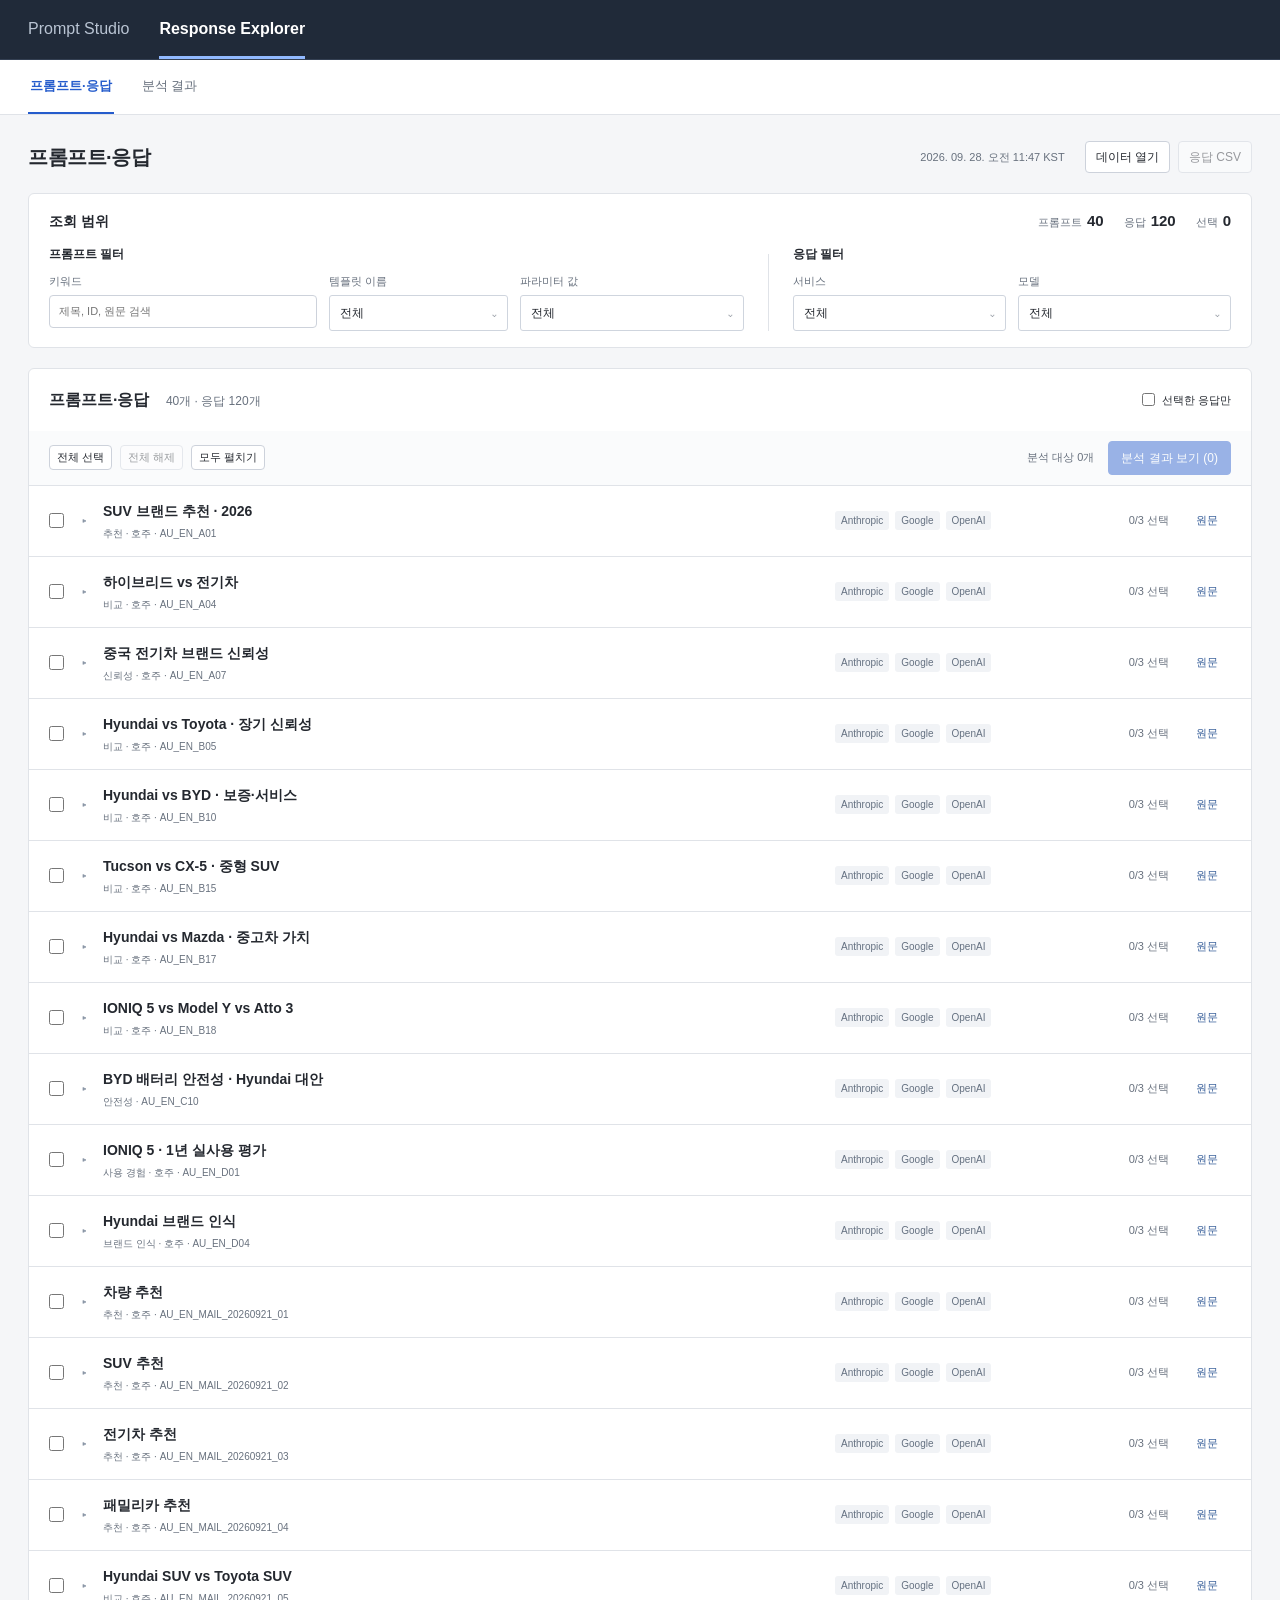
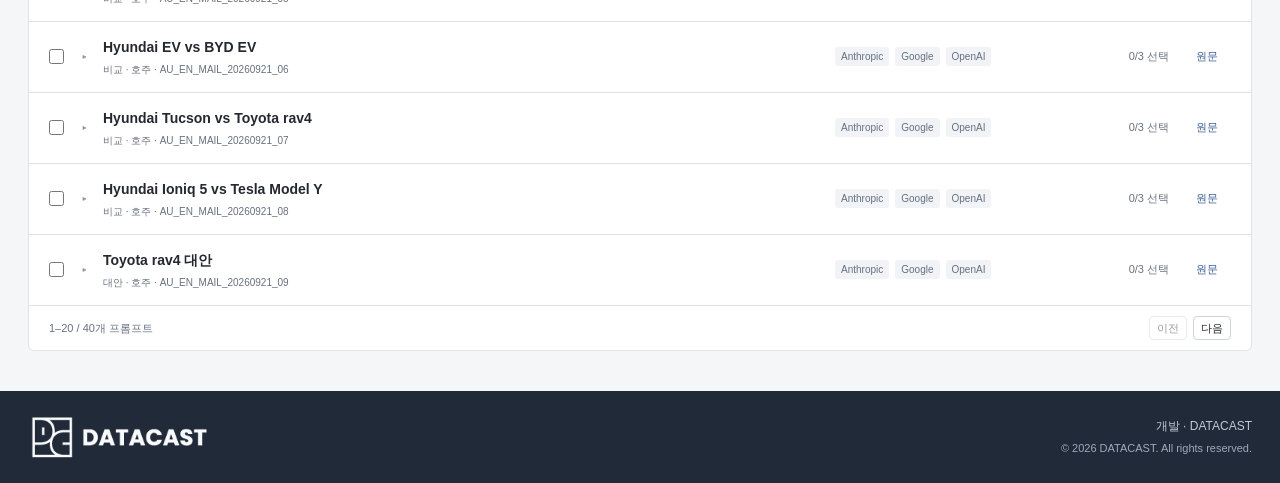
==== commit 5283be57: "Support checkbox multi-select for prompt and response filters" ====
--- a/responses/index.html
+++ b/responses/index.html
@@ -1,5 +1,5 @@
 <!doctype html>
-<html lang="ko"><head><meta charset="utf-8"><meta name="viewport" content="width=device-width,initial-scale=1"><title>Response Explorer · DATACAST</title><link rel="stylesheet" href="styles.css?v=a41c67358d8c"><script type="module" src="app.mjs?v=42802020a22a"></script></head>
+<html lang="ko"><head><meta charset="utf-8"><meta name="viewport" content="width=device-width,initial-scale=1"><title>Response Explorer · DATACAST</title><link rel="stylesheet" href="styles.css?v=e0278670e02e"><script type="module" src="app.mjs?v=75d49ed26425"></script></head>
 <body>
 <a class="skip-link" href="#main-content">본문으로 이동</a><header class="suite-header"><nav class="service-nav" aria-label="서비스"><a href="https://baejin.github.io/geo-prompt-studio/">Prompt Studio</a><a href="https://baejin.github.io/geo-prompt-studio/responses/" aria-current="page">Response Explorer</a></nav></header>
 <div class="service-toolbar"><nav class="explorer-nav" aria-label="Response Explorer 메뉴"><a href="#view=responses" data-view="responses" aria-current="page">프롬프트·응답</a><a href="#view=analysis" data-view="analysis">분석 결과</a></nav></div>
@@ -12,8 +12,8 @@
     <section class="scope-panel" aria-label="조회 범위">
       <div class="scope-heading"><h2>조회 범위</h2><div class="counts" id="counts"></div></div>
       <div class="filter-groups">
-        <fieldset class="filter-group prompt-filters"><legend>프롬프트 필터</legend><div class="filter-fields"><label class="query-field">키워드<input id="prompt-search" type="search" placeholder="제목, ID, 원문 검색" aria-label="프롬프트 검색"></label><label>템플릿 이름<select id="prompt-template"><option value="all">전체</option></select></label><label>파라미터 값<select id="prompt-param"><option value="all">전체</option></select></label></div></fieldset>
-        <fieldset class="filter-group response-filters"><legend>응답 필터</legend><div class="filter-fields"><label>서비스<select id="provider"><option value="all">전체</option></select></label><label>모델<select id="collection-model"><option value="all">전체</option></select></label></div></fieldset>
+        <fieldset class="filter-group prompt-filters"><legend>프롬프트 필터</legend><div class="filter-fields"><label class="query-field">키워드<input id="prompt-search" type="search" placeholder="제목, ID, 원문 검색" aria-label="프롬프트 검색"></label><div class="multi-field"><span id="prompt-template-label">템플릿 이름</span><details id="prompt-template" class="multi-filter" data-filter="prompt-template"><summary aria-labelledby="prompt-template-label prompt-template-filter-summary"><span id="prompt-template-filter-summary">전체</span></summary><div class="multi-options" role="group" aria-labelledby="prompt-template-label"></div></details></div><div class="multi-field"><span id="prompt-param-label">파라미터 값</span><details id="prompt-param" class="multi-filter" data-filter="prompt-param"><summary aria-labelledby="prompt-param-label prompt-param-filter-summary"><span id="prompt-param-filter-summary">전체</span></summary><div class="multi-options" role="group" aria-labelledby="prompt-param-label"></div></details></div></div></fieldset>
+        <fieldset class="filter-group response-filters"><legend>응답 필터</legend><div class="filter-fields"><div class="multi-field"><span id="provider-label">서비스</span><details id="provider" class="multi-filter" data-filter="provider"><summary aria-labelledby="provider-label provider-filter-summary"><span id="provider-filter-summary">전체</span></summary><div class="multi-options" role="group" aria-labelledby="provider-label"></div></details></div><div class="multi-field"><span id="collection-model-label">모델</span><details id="collection-model" class="multi-filter" data-filter="collection-model"><summary aria-labelledby="collection-model-label collection-model-filter-summary"><span id="collection-model-filter-summary">전체</span></summary><div class="multi-options" role="group" aria-labelledby="collection-model-label"></div></details></div></div></fieldset>
       </div>
       <label class="version-filter" hidden>분석 기준<select id="version"><option value="latest">고객사 DB 공식 결과</option></select></label>
     </section>
@@ -29,7 +29,7 @@
       <div class="overview-heading"><h2 id="overview-title" tabindex="-1">집계 결과</h2><div class="target-controls"><label>브랜드<select id="target-brand"></select></label><label>모델<select id="target-model"><option value="all">브랜드 전체</option></select></label></div></div>
       <p id="population-note" class="population-note muted" role="status"></p>
 
-      <div class="overview-grid"><div><div id="funnel" class="funnel" aria-label="전체 응답 대비 비율"></div></div><div class="provider-summary"><h3>AI 서비스별 비교</h3><div class="table-scroll"><table class="summary-table"><thead><tr><th>서비스</th><th>응답</th><th>노출</th><th>긍정</th><th>추천</th><th>최우선</th></tr></thead><tbody id="provider-summary"></tbody></table></div></div></div>
+      <div class="overview-grid"><div><div id="funnel" class="funnel" aria-label="전체 응답 대비 비율"></div></div><div class="provider-filter-summary"><h3>AI 서비스별 비교</h3><div class="table-scroll"><table class="summary-table"><thead><tr><th>서비스</th><th>응답</th><th>노출</th><th>긍정</th><th>추천</th><th>최우선</th></tr></thead><tbody id="provider-summary"></tbody></table></div></div></div>
 
     </section>
     <section id="details-view" aria-labelledby="detail-title">
--- a/responses/styles.css
+++ b/responses/styles.css
@@ -87,3 +87,11 @@
 .response-filters{border-left:1px solid var(--line);padding-left:24px}.version-filter{font-size:11px;margin-top:12px}
 @media(max-width:1100px){.filter-groups{grid-template-columns:1fr;gap:16px}.response-filters{border-left:0;border-top:1px solid var(--line);padding:14px 0 0}}
 @media(max-width:760px){.prompt-filters .filter-fields{grid-template-columns:repeat(2,minmax(0,1fr))}.prompt-filters .query-field{grid-column:1/-1}.filter-fields{gap:10px}.browse-response .raw-button{grid-row:1/3;align-self:center}}
+
+.multi-field{display:flex;flex-direction:column;gap:6px;font-size:11px;color:var(--muted);min-width:0}
+.multi-filter{position:relative;width:100%!important;min-width:0}.multi-filter summary{display:flex;align-items:center;justify-content:space-between;gap:8px;cursor:pointer;border:1px solid #cfd5de;background:#fff;border-radius:3px;padding:8px 10px;min-height:34px;list-style:none;color:var(--ink);font-size:12px}
+.multi-filter summary::-webkit-details-marker{display:none}.multi-filter summary:after{content:'⌄';flex:none;color:var(--muted)}.multi-filter summary span{overflow:hidden;text-overflow:ellipsis;white-space:nowrap}.multi-filter summary[aria-disabled=true]{opacity:.5;cursor:default}
+.multi-filter summary:focus-visible{outline:2px solid var(--accent);outline-offset:2px}.multi-filter[open]{z-index:24}.multi-filter[open] summary{border-color:var(--accent)}
+.multi-options{position:absolute;top:calc(100% + 5px);left:0;min-width:100%;width:max-content;max-width:min(330px,calc(100vw - 70px));max-height:260px;overflow:auto;background:#fff;border:1px solid var(--line);border-radius:4px;box-shadow:0 8px 24px #17243b20;padding:5px;z-index:6}
+.filter-fields .multi-options label{display:flex;flex-direction:row;align-items:center;gap:8px;padding:8px;border-radius:2px;font-size:12px;cursor:pointer;color:var(--ink)}.multi-options label:hover{background:#f1f5fb}.filter-fields .multi-options input{width:14px;height:14px;flex:0 0 14px;margin:0;accent-color:var(--accent)}.multi-options span{overflow-wrap:anywhere}.multi-options .multi-all{border-bottom:1px solid var(--line);border-radius:0;margin-bottom:4px}
+#prompt-param .multi-options,#collection-model .multi-options{left:auto;right:0}
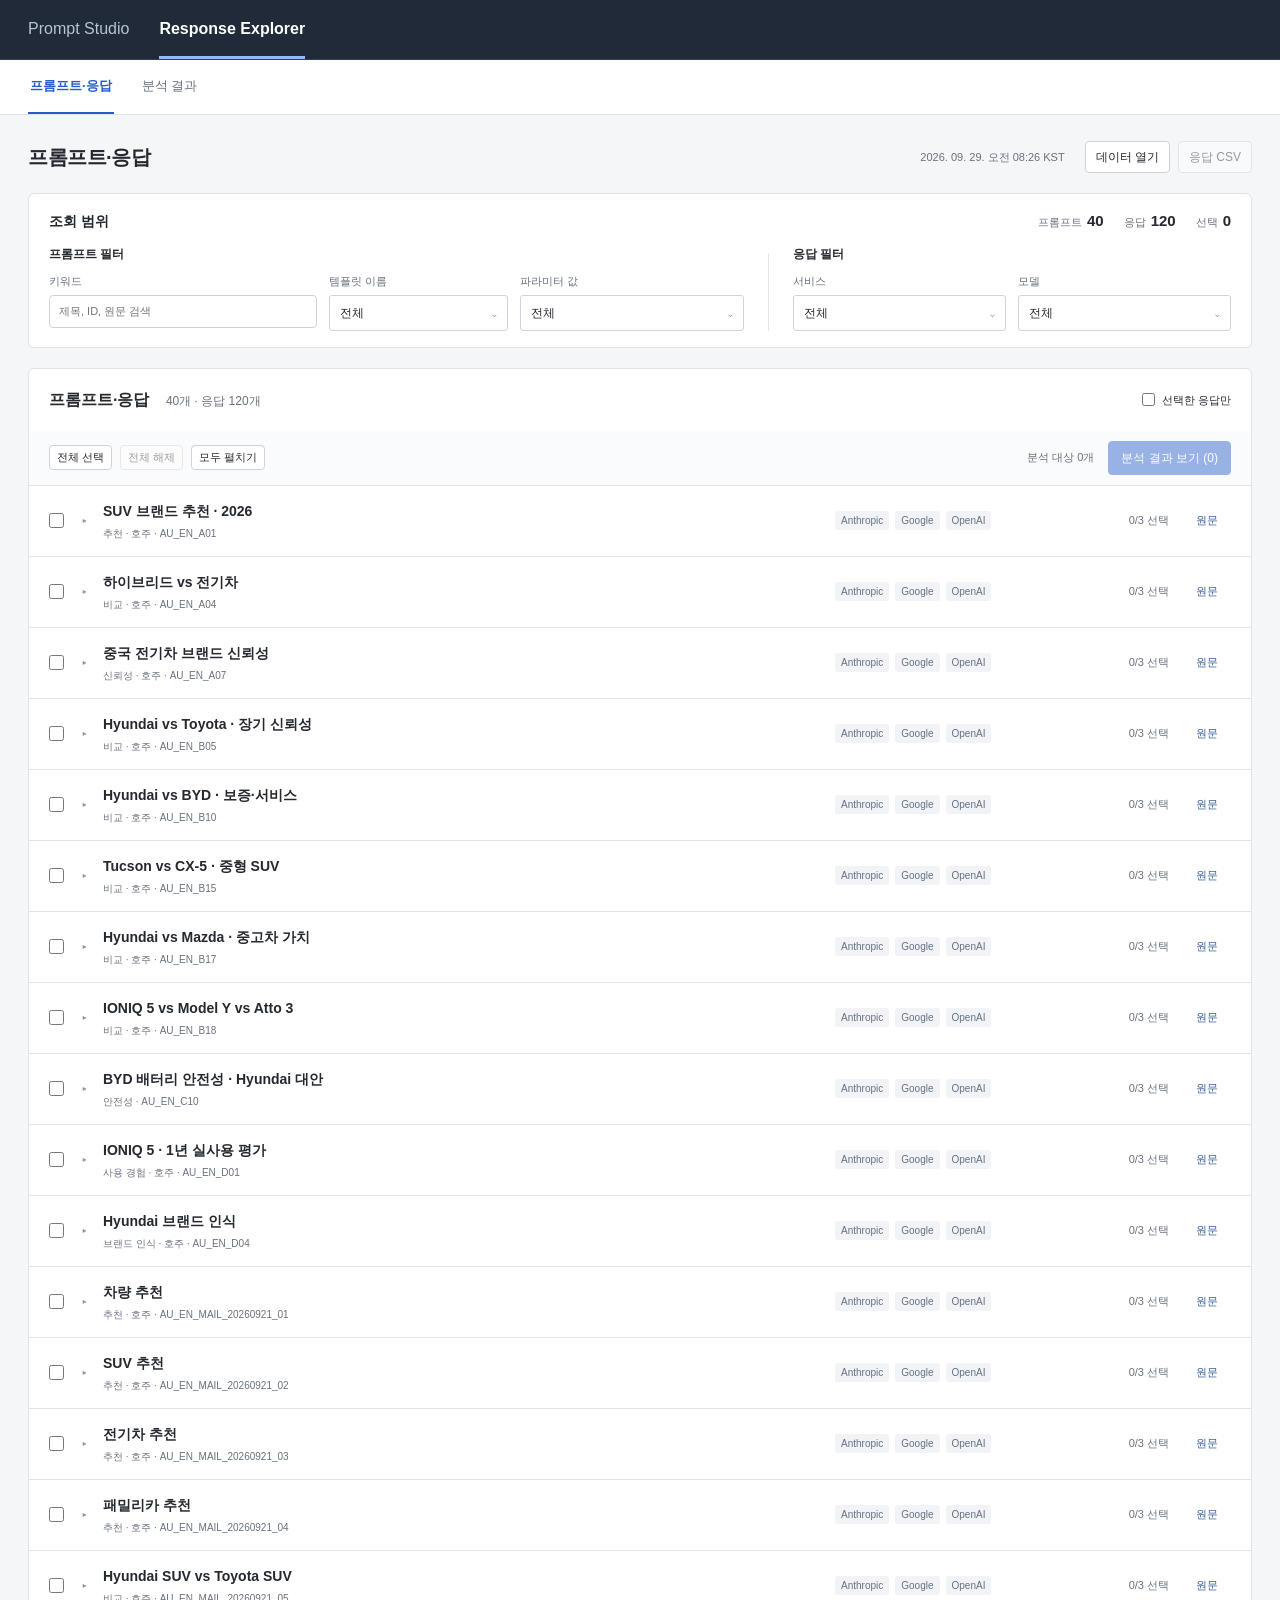
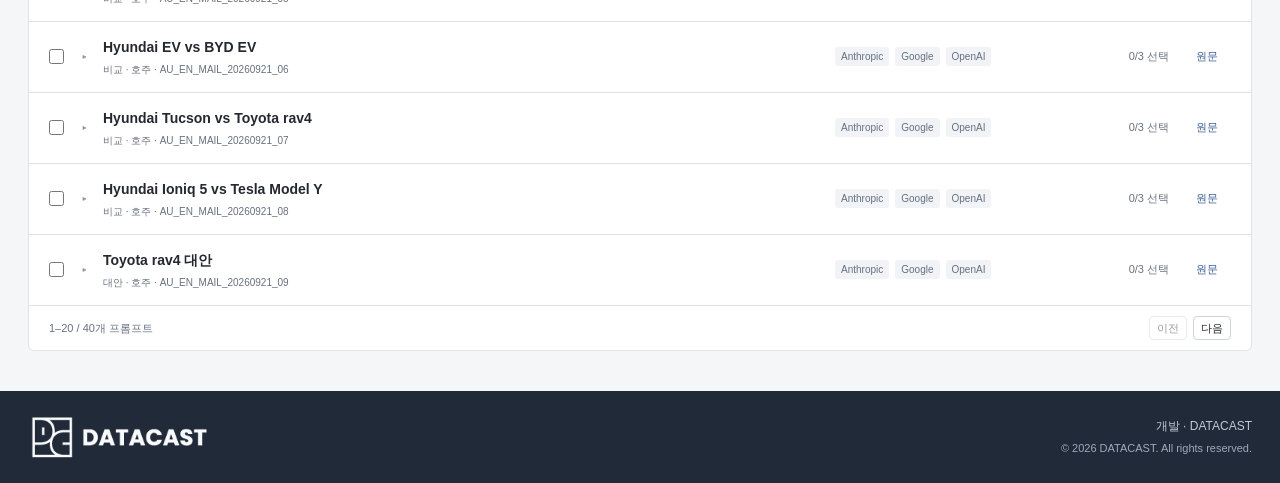
==== commit adcb22ef: "Refresh customer export v3 and use published prompt metadata" ====
--- a/responses/index.html
+++ b/responses/index.html
@@ -1,5 +1,5 @@
 <!doctype html>
-<html lang="ko"><head><meta charset="utf-8"><meta name="viewport" content="width=device-width,initial-scale=1"><title>Response Explorer · DATACAST</title><link rel="stylesheet" href="styles.css?v=e0278670e02e"><script type="module" src="app.mjs?v=75d49ed26425"></script></head>
+<html lang="ko"><head><meta charset="utf-8"><meta name="viewport" content="width=device-width,initial-scale=1"><title>Response Explorer · DATACAST</title><link rel="stylesheet" href="styles.css?v=e0278670e02e"><script type="module" src="app.mjs?v=9e56d396e9fd"></script></head>
 <body>
 <a class="skip-link" href="#main-content">본문으로 이동</a><header class="suite-header"><nav class="service-nav" aria-label="서비스"><a href="https://baejin.github.io/geo-prompt-studio/">Prompt Studio</a><a href="https://baejin.github.io/geo-prompt-studio/responses/" aria-current="page">Response Explorer</a></nav></header>
 <div class="service-toolbar"><nav class="explorer-nav" aria-label="Response Explorer 메뉴"><a href="#view=responses" data-view="responses" aria-current="page">프롬프트·응답</a><a href="#view=analysis" data-view="analysis">분석 결과</a></nav></div>
